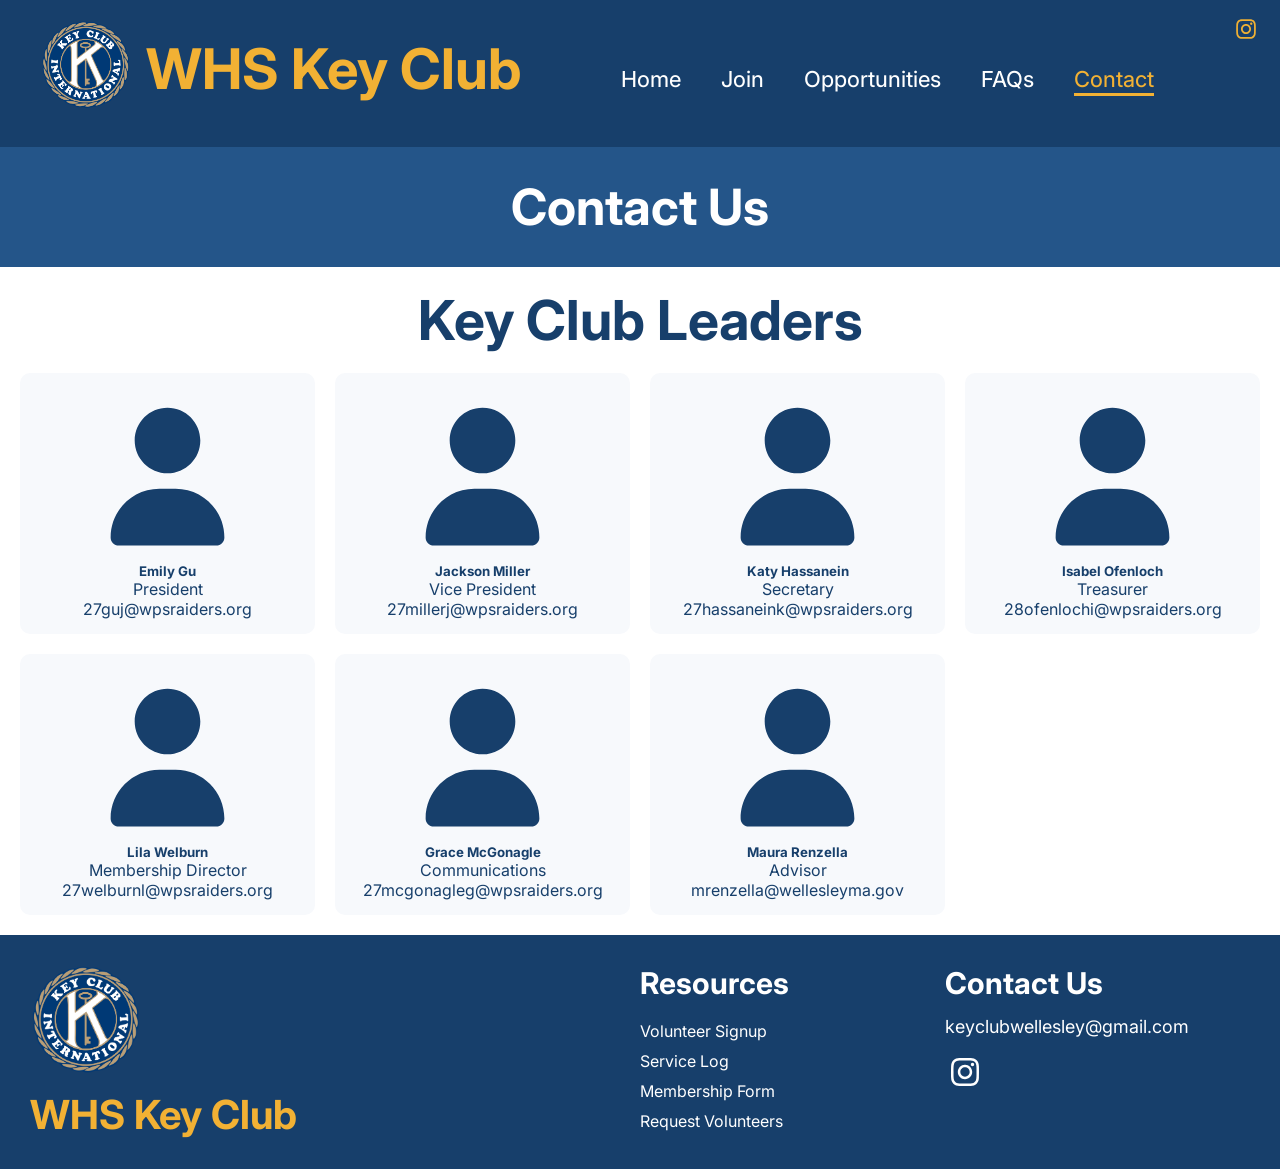
==== contact.html @ ba809c6a "Add files via upload" ====
<!DOCTYPE html>
<html lang="en-US">
    <header>
        <link rel="preconnect" href="https://fonts.googleapis.com">
        <link rel="preconnect" href="https://fonts.gstatic.com" crossorigin>
        <link href="https://fonts.googleapis.com/css2?family=Inter:ital,opsz,wght@0,14..32,100..900;1,14..32,100..900&family=Poppins:ital,wght@0,100;0,200;0,300;0,400;0,500;0,600;0,700;0,800;0,900;1,100;1,200;1,300;1,400;1,500;1,600;1,700;1,800;1,900&display=swap" rel="stylesheet">
        <script src="keyclub.js" defer></script>
        <link rel="stylesheet" href="keyclub.css">
    </header>
    <body>
        <header class="header">
            <div class="title">
            <a href=index.html><img src="keyclublogo.png" alt="Key Club Logo"></a>
            <a href="index.html"><h1>WHS Key Club</h1></a>
            </div>
            <nav class="navbar">
                <a href="index.html">Home</a>
                <a href="join.html">Join</a>
                <a href="opportunities.html">Opportunities</a>
                <a href="faqs.html">FAQs</a>
                <a href="contact.html" class="active">Contact</a>
            </nav>

            <div class="socials">
                <a href="https://www.instagram.com/wellesleyhskeyclub/">
                    <svg xmlns="http://www.w3.org/2000/svg" viewBox="0 0 640 640"><path fill="rgb(240, 176, 51)" d="M320.3 205C256.8 204.8 205.2 256.2 205 319.7C204.8 383.2 256.2 434.8 319.7 435C383.2 435.2 434.8 383.8 435 320.3C435.2 256.8 383.8 205.2 320.3 205zM319.7 245.4C360.9 245.2 394.4 278.5 394.6 319.7C394.8 360.9 361.5 394.4 320.3 394.6C279.1 394.8 245.6 361.5 245.4 320.3C245.2 279.1 278.5 245.6 319.7 245.4zM413.1 200.3C413.1 185.5 425.1 173.5 439.9 173.5C454.7 173.5 466.7 185.5 466.7 200.3C466.7 215.1 454.7 227.1 439.9 227.1C425.1 227.1 413.1 215.1 413.1 200.3zM542.8 227.5C541.1 191.6 532.9 159.8 506.6 133.6C480.4 107.4 448.6 99.2 412.7 97.4C375.7 95.3 264.8 95.3 227.8 97.4C192 99.1 160.2 107.3 133.9 133.5C107.6 159.7 99.5 191.5 97.7 227.4C95.6 264.4 95.6 375.3 97.7 412.3C99.4 448.2 107.6 480 133.9 506.2C160.2 532.4 191.9 540.6 227.8 542.4C264.8 544.5 375.7 544.5 412.7 542.4C448.6 540.7 480.4 532.5 506.6 506.2C532.8 480 541 448.2 542.8 412.3C544.9 375.3 544.9 264.5 542.8 227.5zM495 452C487.2 471.6 472.1 486.7 452.4 494.6C422.9 506.3 352.9 503.6 320.3 503.6C287.7 503.6 217.6 506.2 188.2 494.6C168.6 486.8 153.5 471.7 145.6 452C133.9 422.5 136.6 352.5 136.6 319.9C136.6 287.3 134 217.2 145.6 187.8C153.4 168.2 168.5 153.1 188.2 145.2C217.7 133.5 287.7 136.2 320.3 136.2C352.9 136.2 423 133.6 452.4 145.2C472 153 487.1 168.1 495 187.8C506.7 217.3 504 287.3 504 319.9C504 352.5 506.7 422.6 495 452z"/></svg>
                </a>
            </div>
        </header>
        <section class="main">
            <div class="contact-hero">
                <h2>Contact Us</h2>
            </div>

            <div class="leadership">
                <h2>Key Club Leaders</h2>
                <div class="leaders">
                    <div class="card">
                        <svg xmlns="http://www.w3.org/2000/svg" viewBox="0 0 640 640"><!--!Font Awesome Free v7.2.0 by @fontawesome - https://fontawesome.com License - https://fontawesome.com/license/free Copyright 2026 Fonticons, Inc.--><path fill="rgb(23, 63, 107)" d="M320 312C386.3 312 440 258.3 440 192C440 125.7 386.3 72 320 72C253.7 72 200 125.7 200 192C200 258.3 253.7 312 320 312zM290.3 368C191.8 368 112 447.8 112 546.3C112 562.7 125.3 576 141.7 576L498.3 576C514.7 576 528 562.7 528 546.3C528 447.8 448.2 368 349.7 368L290.3 368z"/></svg>
                        <h5>Emily Gu</h5>
                        <p>President</p>
                        <p>27guj@wpsraiders.org</p>
                    </div>
                    <div class="card">
                        <svg xmlns="http://www.w3.org/2000/svg" viewBox="0 0 640 640"><!--!Font Awesome Free v7.2.0 by @fontawesome - https://fontawesome.com License - https://fontawesome.com/license/free Copyright 2026 Fonticons, Inc.--><path fill="rgb(23, 63, 107)" d="M320 312C386.3 312 440 258.3 440 192C440 125.7 386.3 72 320 72C253.7 72 200 125.7 200 192C200 258.3 253.7 312 320 312zM290.3 368C191.8 368 112 447.8 112 546.3C112 562.7 125.3 576 141.7 576L498.3 576C514.7 576 528 562.7 528 546.3C528 447.8 448.2 368 349.7 368L290.3 368z"/></svg>
                        <h5>Jackson Miller</h5>
                        <p>Vice President</p>
                        <p>27millerj@wpsraiders.org</p>
                    </div>
                    <div class="card">
                        <svg xmlns="http://www.w3.org/2000/svg" viewBox="0 0 640 640"><!--!Font Awesome Free v7.2.0 by @fontawesome - https://fontawesome.com License - https://fontawesome.com/license/free Copyright 2026 Fonticons, Inc.--><path fill="rgb(23, 63, 107)" d="M320 312C386.3 312 440 258.3 440 192C440 125.7 386.3 72 320 72C253.7 72 200 125.7 200 192C200 258.3 253.7 312 320 312zM290.3 368C191.8 368 112 447.8 112 546.3C112 562.7 125.3 576 141.7 576L498.3 576C514.7 576 528 562.7 528 546.3C528 447.8 448.2 368 349.7 368L290.3 368z"/></svg>
                        <h5>Katy Hassanein</h5>
                        <p>Secretary</p>
                        <p>27hassaneink@wpsraiders.org</p>
                    </div>
                    <div class="card">
                        <svg xmlns="http://www.w3.org/2000/svg" viewBox="0 0 640 640"><!--!Font Awesome Free v7.2.0 by @fontawesome - https://fontawesome.com License - https://fontawesome.com/license/free Copyright 2026 Fonticons, Inc.--><path fill="rgb(23, 63, 107)" d="M320 312C386.3 312 440 258.3 440 192C440 125.7 386.3 72 320 72C253.7 72 200 125.7 200 192C200 258.3 253.7 312 320 312zM290.3 368C191.8 368 112 447.8 112 546.3C112 562.7 125.3 576 141.7 576L498.3 576C514.7 576 528 562.7 528 546.3C528 447.8 448.2 368 349.7 368L290.3 368z"/></svg>
                        <h5>Isabel Ofenloch</h5>
                        <p>Treasurer</p>
                        <p>28ofenlochi@wpsraiders.org</p>
                    </div>
                    <div class="card">
                        <svg xmlns="http://www.w3.org/2000/svg" viewBox="0 0 640 640"><!--!Font Awesome Free v7.2.0 by @fontawesome - https://fontawesome.com License - https://fontawesome.com/license/free Copyright 2026 Fonticons, Inc.--><path fill="rgb(23, 63, 107)" d="M320 312C386.3 312 440 258.3 440 192C440 125.7 386.3 72 320 72C253.7 72 200 125.7 200 192C200 258.3 253.7 312 320 312zM290.3 368C191.8 368 112 447.8 112 546.3C112 562.7 125.3 576 141.7 576L498.3 576C514.7 576 528 562.7 528 546.3C528 447.8 448.2 368 349.7 368L290.3 368z"/></svg>
                        <h5>Lila Welburn</h5>
                        <p>Membership Director</p>
                        <p>27welburnl@wpsraiders.org</p>
                    </div>
                    <div class="card">
                        <svg xmlns="http://www.w3.org/2000/svg" viewBox="0 0 640 640"><!--!Font Awesome Free v7.2.0 by @fontawesome - https://fontawesome.com License - https://fontawesome.com/license/free Copyright 2026 Fonticons, Inc.--><path fill="rgb(23, 63, 107)" d="M320 312C386.3 312 440 258.3 440 192C440 125.7 386.3 72 320 72C253.7 72 200 125.7 200 192C200 258.3 253.7 312 320 312zM290.3 368C191.8 368 112 447.8 112 546.3C112 562.7 125.3 576 141.7 576L498.3 576C514.7 576 528 562.7 528 546.3C528 447.8 448.2 368 349.7 368L290.3 368z"/></svg>
                        <h5>Grace McGonagle</h5>
                        <p>Communications</p>
                        <p>27mcgonagleg@wpsraiders.org</p>
                    </div>
                    <div class="card">
                        <svg xmlns="http://www.w3.org/2000/svg" viewBox="0 0 640 640"><!--!Font Awesome Free v7.2.0 by @fontawesome - https://fontawesome.com License - https://fontawesome.com/license/free Copyright 2026 Fonticons, Inc.--><path fill="rgb(23, 63, 107)" d="M320 312C386.3 312 440 258.3 440 192C440 125.7 386.3 72 320 72C253.7 72 200 125.7 200 192C200 258.3 253.7 312 320 312zM290.3 368C191.8 368 112 447.8 112 546.3C112 562.7 125.3 576 141.7 576L498.3 576C514.7 576 528 562.7 528 546.3C528 447.8 448.2 368 349.7 368L290.3 368z"/></svg>
                        <h5>Maura Renzella</h5>
                        <p>Advisor</p>
                        <p>mrenzella@wellesleyma.gov</p>
                    </div>
                </div>
            </div>

    
            
        </section>

        <footer class="footer">
            <div class="logo">
                <a href=index.html><img src="keyclublogo.png" alt="Key Club Logo"></a>
                <a href="index.html"><h1>WHS Key Club</h1></a>
            </div>
            <div class="resources">
                <h5>Resources</h5>
                <div class = "quicklinks">
                    <a href="https://volunteersignup.org/TWB7J">Volunteer Signup</a>
                    <a href="https://docs.google.com/document/d/15UhqJE5M6Wxpy6GuTR4D1o50krwcrrStQyhypp9YbHA/edit?tab=t.0">Service Log</a>
                    <a href="https://docs.google.com/forms/d/e/1FAIpQLSeYieK8l-lQ5Hj1RGD8ofOtgnhzsW6_tRb3XHyA-U3p89EVsA/viewform">Membership Form</a>
                    <a href="https://docs.google.com/forms/d/e/1FAIpQLSfhR-9EgpxfF__iVUZHqQwL71uKvlldF2FV1riT9pV7qHMywQ/viewform">Request Volunteers</a>
                </div>
            </div>

            <div class=contact-us>
                <h5>Contact Us</h5>
                <p>keyclubwellesley@gmail.com</p>
                <div class="socials-footer">
                    <a href="https://www.instagram.com/wellesleyhskeyclub/">
                        <svg xmlns="http://www.w3.org/2000/svg" viewBox="0 0 640 640"><!--!Font Awesome Free v7.3.0 by @fontawesome - https://fontawesome.com License - https://fontawesome.com/license/free Copyright 2026 Fonticons, Inc.--><path fill="rgb(255, 255, 255)" d="M320.3 205C256.8 204.8 205.2 256.2 205 319.7C204.8 383.2 256.2 434.8 319.7 435C383.2 435.2 434.8 383.8 435 320.3C435.2 256.8 383.8 205.2 320.3 205zM319.7 245.4C360.9 245.2 394.4 278.5 394.6 319.7C394.8 360.9 361.5 394.4 320.3 394.6C279.1 394.8 245.6 361.5 245.4 320.3C245.2 279.1 278.5 245.6 319.7 245.4zM413.1 200.3C413.1 185.5 425.1 173.5 439.9 173.5C454.7 173.5 466.7 185.5 466.7 200.3C466.7 215.1 454.7 227.1 439.9 227.1C425.1 227.1 413.1 215.1 413.1 200.3zM542.8 227.5C541.1 191.6 532.9 159.8 506.6 133.6C480.4 107.4 448.6 99.2 412.7 97.4C375.7 95.3 264.8 95.3 227.8 97.4C192 99.1 160.2 107.3 133.9 133.5C107.6 159.7 99.5 191.5 97.7 227.4C95.6 264.4 95.6 375.3 97.7 412.3C99.4 448.2 107.6 480 133.9 506.2C160.2 532.4 191.9 540.6 227.8 542.4C264.8 544.5 375.7 544.5 412.7 542.4C448.6 540.7 480.4 532.5 506.6 506.2C532.8 480 541 448.2 542.8 412.3C544.9 375.3 544.9 264.5 542.8 227.5zM495 452C487.2 471.6 472.1 486.7 452.4 494.6C422.9 506.3 352.9 503.6 320.3 503.6C287.7 503.6 217.6 506.2 188.2 494.6C168.6 486.8 153.5 471.7 145.6 452C133.9 422.5 136.6 352.5 136.6 319.9C136.6 287.3 134 217.2 145.6 187.8C153.4 168.2 168.5 153.1 188.2 145.2C217.7 133.5 287.7 136.2 320.3 136.2C352.9 136.2 423 133.6 452.4 145.2C472 153 487.1 168.1 495 187.8C506.7 217.3 504 287.3 504 319.9C504 352.5 506.7 422.6 495 452z"/></svg>
                    </a>
                </div>
            </div>
        </footer>
    </body>
</html>
---- keyclub.css ----
*
{
    margin: 0;
    box-sizing: border-box;
}

body
{
    font-family: "Inter";
    display: flex;
    flex-direction: column;
    margin: 0;
    min-height: 100vh;
}

.main
{
    flex: 1;
}
.header
{
    width: 100%;
    display: flex;
    gap: 100px;
    align-items: center;
    padding: 20px 40px 30px;
    background-color: #173F6B;
    position: relative;
}

.title a
{
    color: #F2B134;
    text-decoration: none;
    font-size: 28px;
}

.info
{
    width: 100%;
    display: flex;
    flex-direction: column;
    background-color: rgb(230, 230, 230);
    margin: 20px auto;
    padding: 20px;
    font-size: 20px;
}

.navbar a
{
    text-decoration: none;
    color:white;
     position: relative;
     font-weight: 450;
     font-size: 22px;
}

.navbar a:hover
{
    color:#F2B134;
}

.navbar a::after{
    content:"";
    position: absolute;
    left:0;
    bottom: -4px;
    width: 0%;
    height: 3px;
    background:#F2B134;
}

.navbar a:hover::after{
    width: 100%;
    
}


.navbar
{
    margin-top: 20px;
    display: flex;
    gap: 40px;
    width: auto;
    padding: 0;
}

.footer
{
    display: flex;
    flex-direction: row;
    justify-content: space-between;
    background-color:#173F6B;
    padding: 30px;
}

.logo p
{
    color:#F2B134;
}

.resources h5
{
    margin-bottom: 20px;
}

.quicklinks
{
    display: flex;
    flex-direction: column;
    gap: 10px;
}

.quicklinks a
{
    text-decoration: none;
    color: white;
    font-family: "Inter";
}

.quicklinks a:hover
{
    color:#F2B134;
}

.title
{
    display: flex;
    flex-direction: row;
    gap: 15px;
    align-items: center;
}
.title img
{
    height: 90px;
    width: auto;
}

.socials svg
{
    width: 28px;
    height: 28px;
}

.socials
{
    position: absolute;
    top: 15px;
    right: 20px;
}

.hero
{
    display: grid;
    grid-template-columns: 1fr 1fr;
    min-height: 400px;
}

.hero-left
{
    background-color:#173F6B;
    padding: 50px;
    display: flex;
    flex-direction: column;
    justify-content: center;
    align-items:flex-start;
}

.hero-left h5, .hero-left p
{
    color:white;
}

.hero-left h5
{
    font-size: 30px;
    margin-bottom: 20px;
}

.hero-left p
{
    font-size: 25px;
    margin-bottom: 60px;
}

.hero-left ol
{
    font-size: 25px;
    color: white;
}

.hero-left ol li
{
    margin-bottom: 30px;
}

.hero-left a
{
    padding: 20px;
    background-color:#F2B134;
    color:#173F6B;
    text-decoration: none;
    border-radius: 15px;
    font-weight: 600;
}

.hero-left a:hover
{
    background-color:#e6a223;
}
.mission-statement
{
    display: flex;
    flex-direction: column;
    min-height: 500px;
    align-items: center;
    color:#173F6B;
    margin-top: 30px;

}

.mission-statement h3
{
    font-size: 40px;
    margin-bottom: 20px;
}

.mission-statement p
{
    font-size: 25px;
}

.pillars
{
    display: grid;
    grid-template-columns: repeat(3, 1fr);
    gap: 30px;
    padding: 40px 60px;
    background-color:aliceblue;
}

.pillar
{
    display: flex;
    flex-direction: column;
    align-items: center;
    gap: 10px;

}

.pillar svg
{
    width: 140px;
    height: 140px;
}

.pillar h5
{
    color:#173F6B;
    font-weight: 600;
    font-size: 30px;
}

.pillar p
{
    color:#173F6B;
    font-weight: 500;
    font-size: 20px;
    max-width: 280px;
    line-height: 1.4;
    text-align: center;
}

.join-form
{
    display: flex;
    justify-content: center;
    padding: 30px 0px;
    background-color: aliceblue;
}

.information
{
    display: grid;
    grid-template-columns: 1fr 1fr;
}

.information-left
{
    background-color:#396da5;
    padding: 30px;
    color:white;
    line-height: 1.8;
    font-size: 20px;
}

.information-right li
{
    margin-bottom: 10px;
}

.information-right
{
    background-color:#4874a2;
    padding: 30px;
    font-size: 20px;
    color:white;
}

.information-right p
{
    font-weight: 700;
    margin-bottom: 15px;
}

.hero-join
{
    height: 200px;
    background-color: #284c72;
}

.information-right a
{
    display: inline-block;
    background-color:#F2B134;
    padding: 15px;
    border-radius: 10px;
    text-decoration: none;
    color:#173F6B;
    margin-top: 30px;
    font-weight: 600;
}

.navbar a.active {
  color:#F2B134;
}

.navbar a.active::after {
  content: "";
  position: absolute;
  left: 0;
  bottom: -4px;
  width: 100%;
  height: 3px;
  background-color:#F2B134;
}

.hero-opps 
{
    display: flex;
    flex-direction: column;
    background-color:#245589;
    color: white;
    align-items: center;
    padding: 30px;
    gap: 30px;
}

.hero-opps h2
{
    font-size: 50px;
}

.faqs-hero, .join-hero, .contact-hero
{
    background-color:#245589;
    color: white;
    padding: 30px;
    display: flex;
    justify-content: center;
}

.faqs-hero h2, .join-hero h2, .contact-hero h2
{
    font-size: 50px;
}

.faq-section
{
   width: 700px;


}

.faq-item {
  width: 100%;
  background-color:#6a8aac;
  margin-bottom: 10px;
  padding: 10px;
  border: 2px solid #245589;

}
.faq-item summary
{
    margin: 10px;
}

.faqs-wrapper
{
    display: flex;
    justify-content: center;
    margin-top: 20px;
    color: white;
}

.leaders
{
    display: grid;
    grid-template-columns: repeat(auto-fit, minmax(250px, 1fr));
    gap: 20px;
    padding: 20px;
}

.card
{
    background:#F7F9FC;
    display: flex;
    flex-direction: column;
    align-items: center;
    border-radius: 10px;
    padding: 15px 0px;
}

.card svg
{
    width: 175px;
    height: 175px;
}

.leadership
{
    display: flex;
    flex-direction: column;
    color:#173F6B;
    margin-top: 20px;
}

.leadership h2
{
    text-align: center;
    font-size: 55px;
}

.request
{
    background-color:aliceblue;
    display: flex;
    flex-direction: column;
    align-items: center;
    padding: 20px;
    padding-top: 60px;
    color:#173F6B;
}

.request h2
{
    font-size: 50px;
}

.request-form
{
    margin: 40px;
}

.sign-up-opps
{
    color:#173F6B;
    padding: 60px;
    background-color:aliceblue;
    line-height: 1.8;
    font-size: 20px;
}

.sign-up-opps a
{
    padding: 20px;
    background-color:#F2B134;
    color:#173F6B;
    border-radius: 10px;
    text-decoration: none;
    font-weight: 600;
}

.sign-up-opps a:hover
{
    background-color:#e6a223;
}

.sign-up-opps p
{
    margin-bottom: 45px;
    font-weight: 700;
}

.join-socials
{
    padding: 60px;
    color:#173F6B;
    display: flex;
    flex-direction: column;
    gap: 30px;
    align-items:flex-start;
    background-color:white;
}
.join-socials h5
{
    font-size: 30px;
}

.join-socials a
{
    padding: 20px;
    background-color:#F2B134;
    text-decoration: none;
    color:#173F6B;
    border-radius: 10px;
    font-weight: 600;
}

.join-socials a:hover
{
    background-color:#e6a223;
}

.logo
{
    text-decoration: none;

    display: flex;
    flex-direction: column;

    gap: 10px;
    align-items: flex-start;
}

.logo img
{
    height: 110px;
    width: auto;
}

.logo a
{
    color:#F2B134;
    text-decoration: none;
    font-size: 20px;
}

.logo p
{
    color:#F2B134;
}

.socials-footer
{
    width: 40px;
    height: 40px;
}

.footer
{
    display: grid;
    grid-template-columns: 2fr 1fr 1fr;
}

.resources h5
{
    font-size: 30px;
    color:white;
}

.contact-us h5
{
    font-size: 30px;
    color: white;
}

.contact-us p
{
    color: white;
    font-size: 18px;
}

.contact-us
{
    display: flex;
    flex-direction: column;
    gap: 15px;
}

.faqs-wrapper
{
    padding-bottom: 60px;
}

.faq-item summary
{
    font-weight: 600;
}

.faq-item p
{
    line-height: 1.8;
}

.faq-item a
{
    text-decoration: none;
    color: white;
}

.faq-item a:hover
{
    color:#F2B134;
}

.what
{
    background-color:#284c72;
    padding: 40px 60px;
}

.what h4
{
    font-size: 40px;
    color:#F2B134;
    margin-bottom: 10px;
}

.what p
{
    margin-bottom: 30px;
    color: white;
    line-height: 1.7;
}

.what h5
{
    color: white;
    font-size: 25px;
    margin-bottom: 10px;
}

.what ul li
{
    color: white;
    margin-bottom: 10px;
}

.what ul
{
    margin-bottom: 50px;
}

.what a
{
    padding: 20px;
    background-color:#F2B134;
    color:white;
    text-decoration: none;
    border-radius: 10px;
    font-weight: 700;
}

.what a:hover
{
    background-color: #e6a223;
}
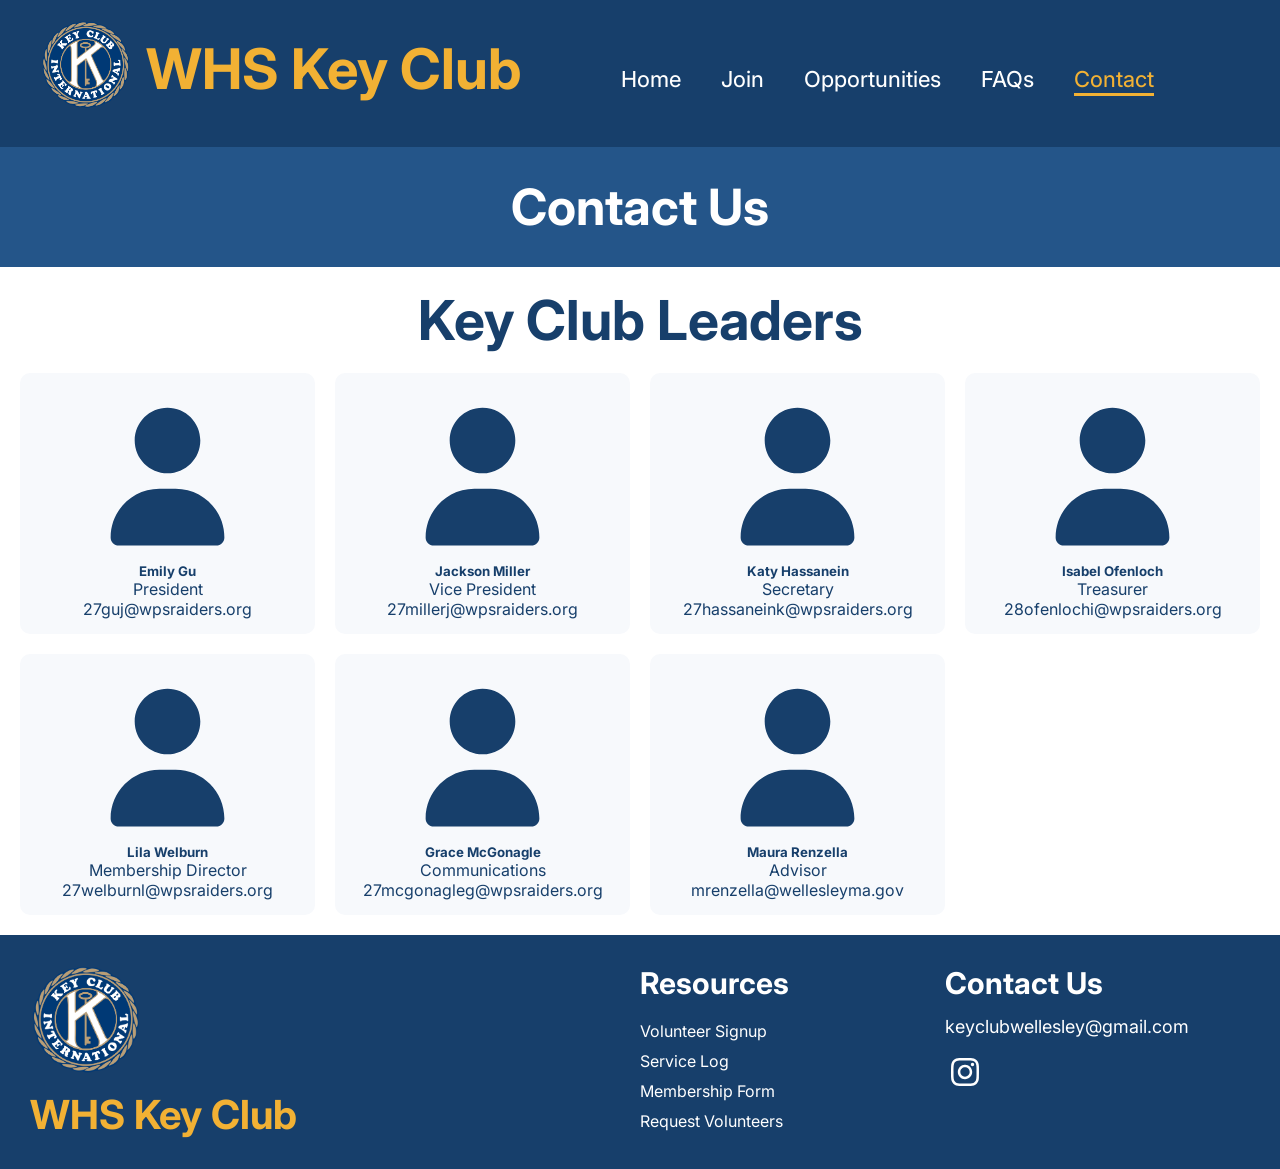
==== commit 2ed2e46a: "took out the instagram" ====
--- a/contact.html
+++ b/contact.html
@@ -21,11 +21,6 @@
                 <a href="contact.html" class="active">Contact</a>
             </nav>
 
-            <div class="socials">
-                <a href="https://www.instagram.com/wellesleyhskeyclub/">
-                    <svg xmlns="http://www.w3.org/2000/svg" viewBox="0 0 640 640"><path fill="rgb(240, 176, 51)" d="M320.3 205C256.8 204.8 205.2 256.2 205 319.7C204.8 383.2 256.2 434.8 319.7 435C383.2 435.2 434.8 383.8 435 320.3C435.2 256.8 383.8 205.2 320.3 205zM319.7 245.4C360.9 245.2 394.4 278.5 394.6 319.7C394.8 360.9 361.5 394.4 320.3 394.6C279.1 394.8 245.6 361.5 245.4 320.3C245.2 279.1 278.5 245.6 319.7 245.4zM413.1 200.3C413.1 185.5 425.1 173.5 439.9 173.5C454.7 173.5 466.7 185.5 466.7 200.3C466.7 215.1 454.7 227.1 439.9 227.1C425.1 227.1 413.1 215.1 413.1 200.3zM542.8 227.5C541.1 191.6 532.9 159.8 506.6 133.6C480.4 107.4 448.6 99.2 412.7 97.4C375.7 95.3 264.8 95.3 227.8 97.4C192 99.1 160.2 107.3 133.9 133.5C107.6 159.7 99.5 191.5 97.7 227.4C95.6 264.4 95.6 375.3 97.7 412.3C99.4 448.2 107.6 480 133.9 506.2C160.2 532.4 191.9 540.6 227.8 542.4C264.8 544.5 375.7 544.5 412.7 542.4C448.6 540.7 480.4 532.5 506.6 506.2C532.8 480 541 448.2 542.8 412.3C544.9 375.3 544.9 264.5 542.8 227.5zM495 452C487.2 471.6 472.1 486.7 452.4 494.6C422.9 506.3 352.9 503.6 320.3 503.6C287.7 503.6 217.6 506.2 188.2 494.6C168.6 486.8 153.5 471.7 145.6 452C133.9 422.5 136.6 352.5 136.6 319.9C136.6 287.3 134 217.2 145.6 187.8C153.4 168.2 168.5 153.1 188.2 145.2C217.7 133.5 287.7 136.2 320.3 136.2C352.9 136.2 423 133.6 452.4 145.2C472 153 487.1 168.1 495 187.8C506.7 217.3 504 287.3 504 319.9C504 352.5 506.7 422.6 495 452z"/></svg>
-                </a>
-            </div>
         </header>
         <section class="main">
             <div class="contact-hero">
--- a/keyclub.css
+++ b/keyclub.css
@@ -158,7 +158,7 @@
 
 .hero-left
 {
-    background-color:#173F6B;
+    background-color:#245589;
     padding: 50px;
     display: flex;
     flex-direction: column;
@@ -616,7 +616,7 @@
 
 .what
 {
-    background-color:#284c72;
+    background-color:#245589;
     padding: 40px 60px;
 }
 
@@ -632,6 +632,7 @@
     margin-bottom: 30px;
     color: white;
     line-height: 1.7;
+    font-size: 20px;
 }
 
 .what h5
@@ -650,6 +651,7 @@
 .what ul
 {
     margin-bottom: 50px;
+    font-size: 20px;
 }
 
 .what a
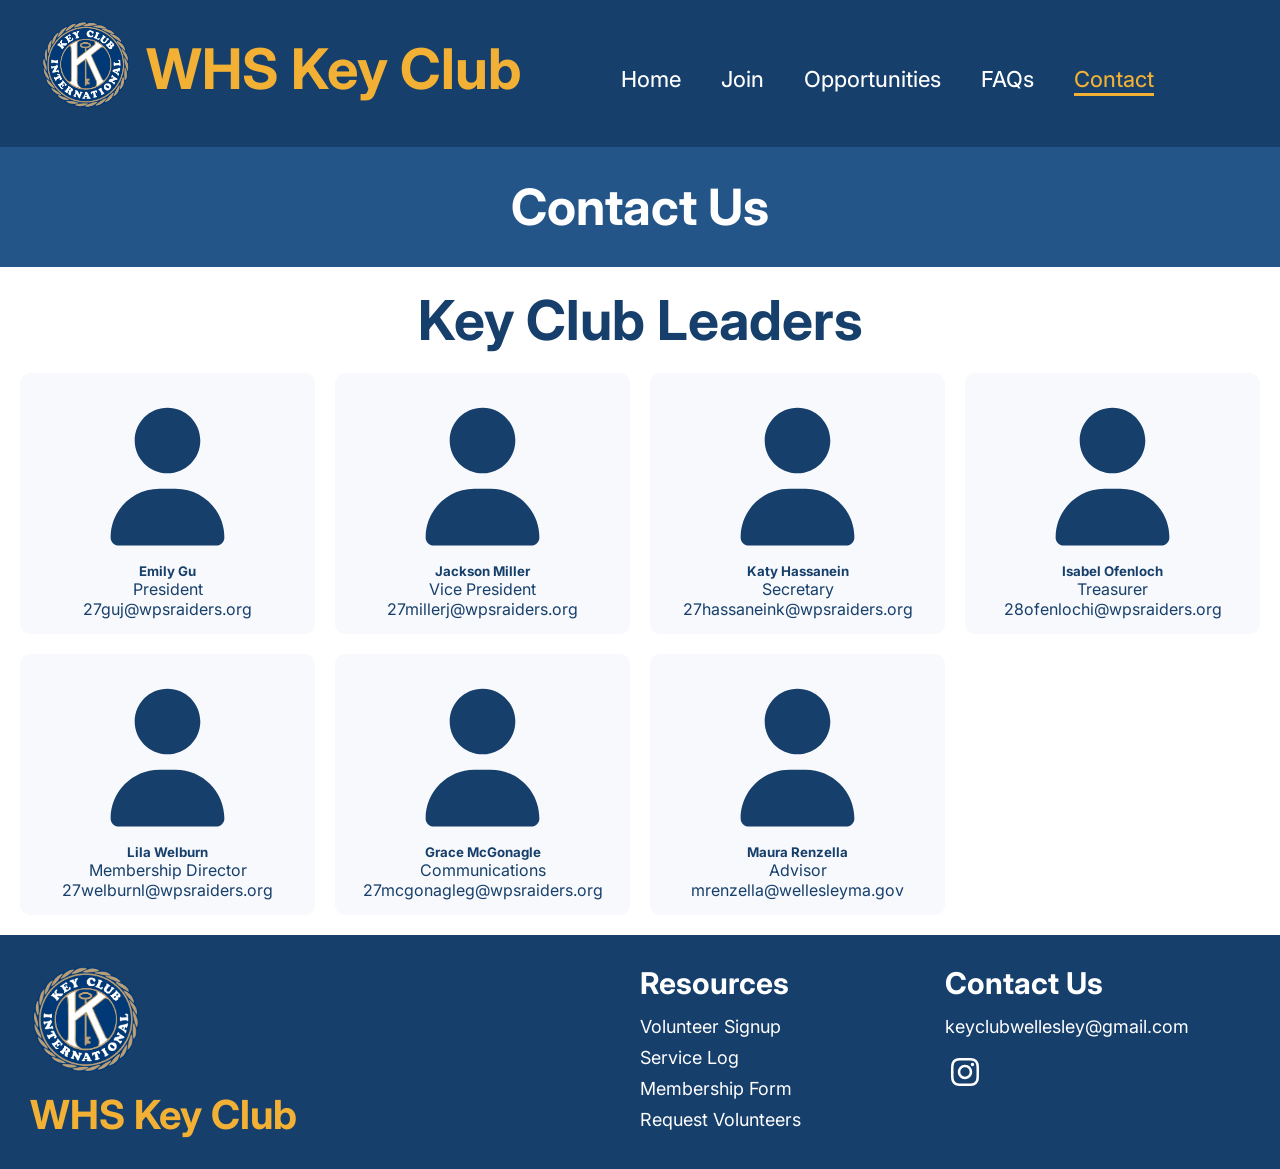
==== commit 90f17065: "favicon" ====
--- a/contact.html
+++ b/contact.html
@@ -1,12 +1,13 @@
 <!DOCTYPE html>
 <html lang="en-US">
-    <header>
+    <head>
         <link rel="preconnect" href="https://fonts.googleapis.com">
         <link rel="preconnect" href="https://fonts.gstatic.com" crossorigin>
         <link href="https://fonts.googleapis.com/css2?family=Inter:ital,opsz,wght@0,14..32,100..900;1,14..32,100..900&family=Poppins:ital,wght@0,100;0,200;0,300;0,400;0,500;0,600;0,700;0,800;0,900;1,100;1,200;1,300;1,400;1,500;1,600;1,700;1,800;1,900&display=swap" rel="stylesheet">
         <script src="keyclub.js" defer></script>
         <link rel="stylesheet" href="keyclub.css">
-    </header>
+        <link rel="icon" type="image/png" href="keyclublogo.png">
+    </head>
     <body>
         <header class="header">
             <div class="title">
--- a/keyclub.css
+++ b/keyclub.css
@@ -101,7 +101,7 @@
 
 .resources h5
 {
-    margin-bottom: 20px;
+    margin-bottom: 15px;
 }
 
 .quicklinks
@@ -183,9 +183,20 @@
     margin-bottom: 60px;
 }
 
+.hero-right
+{ overflow: hidden;
+}
+.hero-right img
+{
+    width: 100%;
+    object-fit: cover;
+    display: block;
+    height: auto;
+}
+
 .hero-left ol
 {
-    font-size: 25px;
+    font-size: 20px;
     color: white;
 }
 
@@ -452,9 +463,14 @@
     color:#173F6B;
 }
 
-.request h2
-{
-    font-size: 50px;
+.request p
+{
+    font-size: 20px;
+}
+
+.request h5
+{
+    font-size: 40px;
 }
 
 .request-form
@@ -569,6 +585,11 @@
     color:white;
 }
 
+.resources a
+{
+    font-size: 18px;
+}
+
 .contact-us h5
 {
     font-size: 30px;
@@ -638,7 +659,7 @@
 .what h5
 {
     color: white;
-    font-size: 25px;
+    font-size: 40px;
     margin-bottom: 10px;
 }
 
@@ -667,4 +688,9 @@
 .what a:hover
 {
     background-color: #e6a223;
+}
+
+.information-right a:hover
+{
+    background-color: #e6a223;
 }
